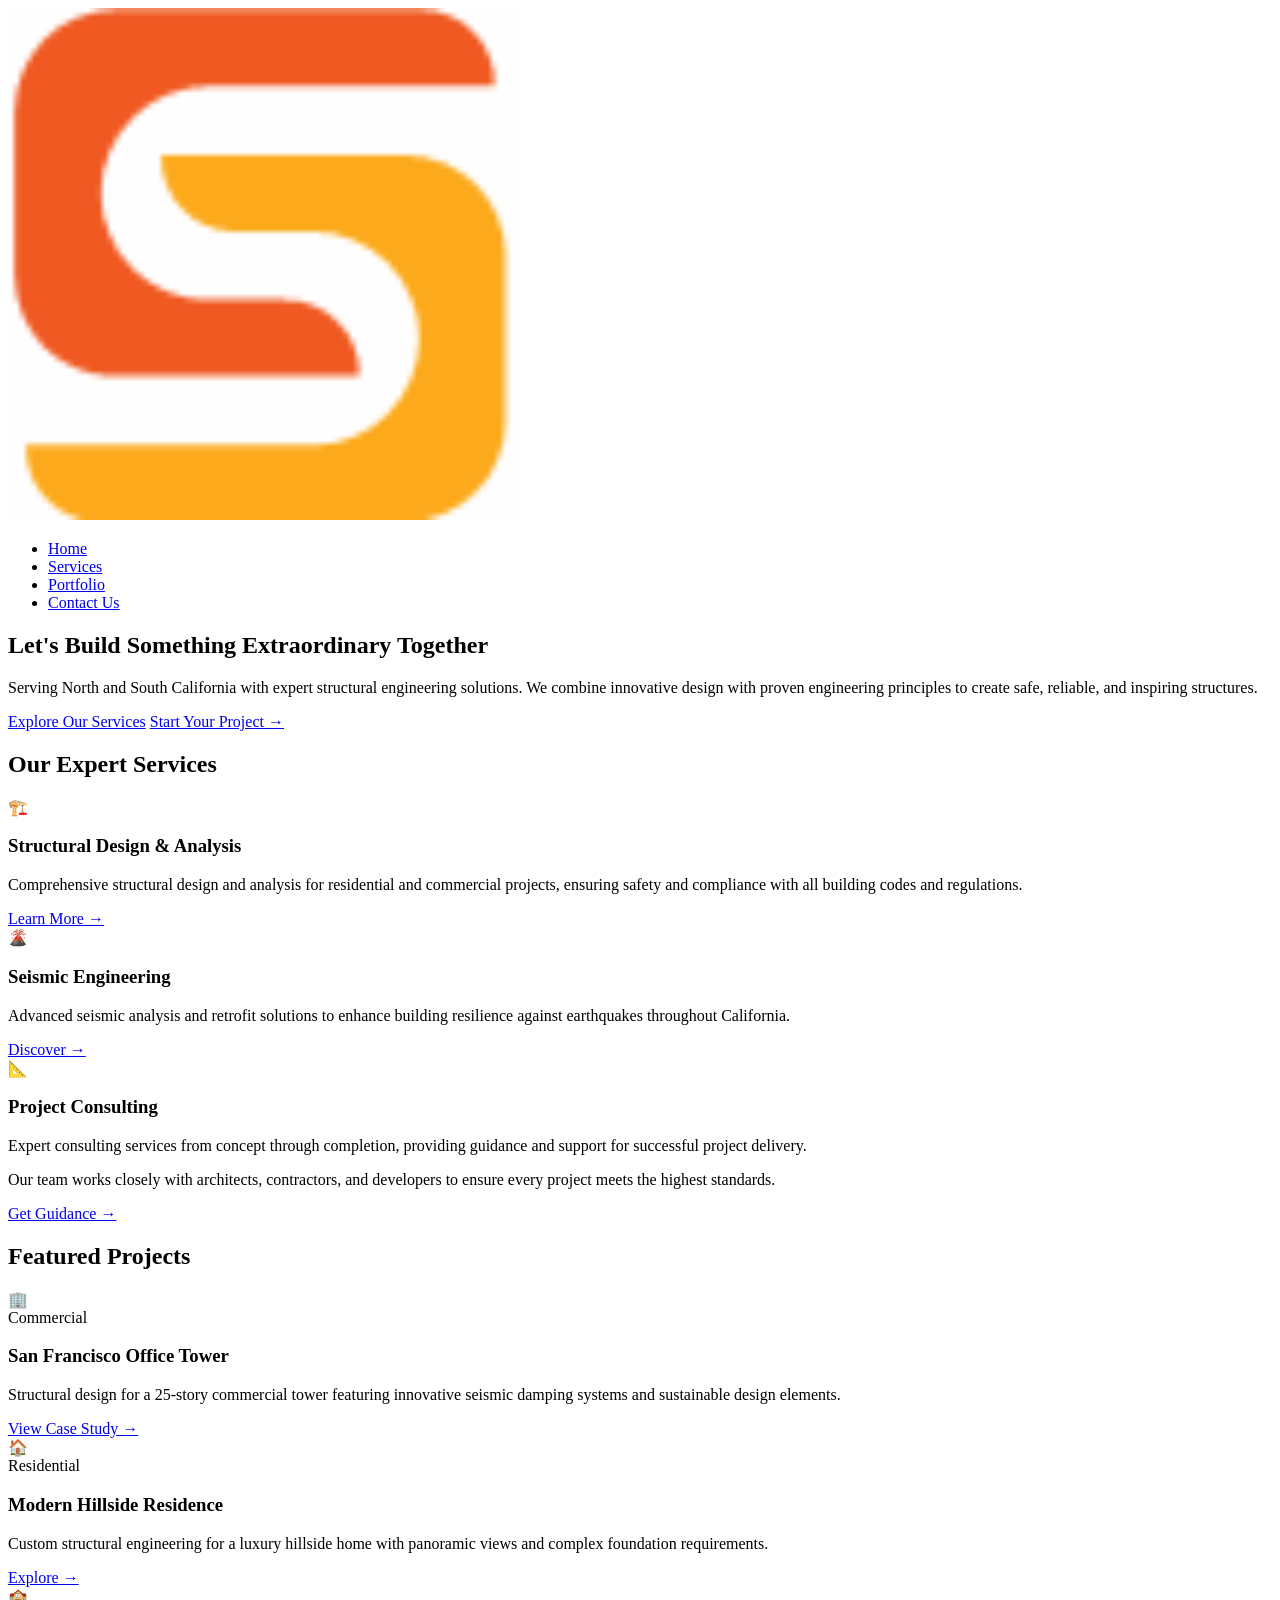
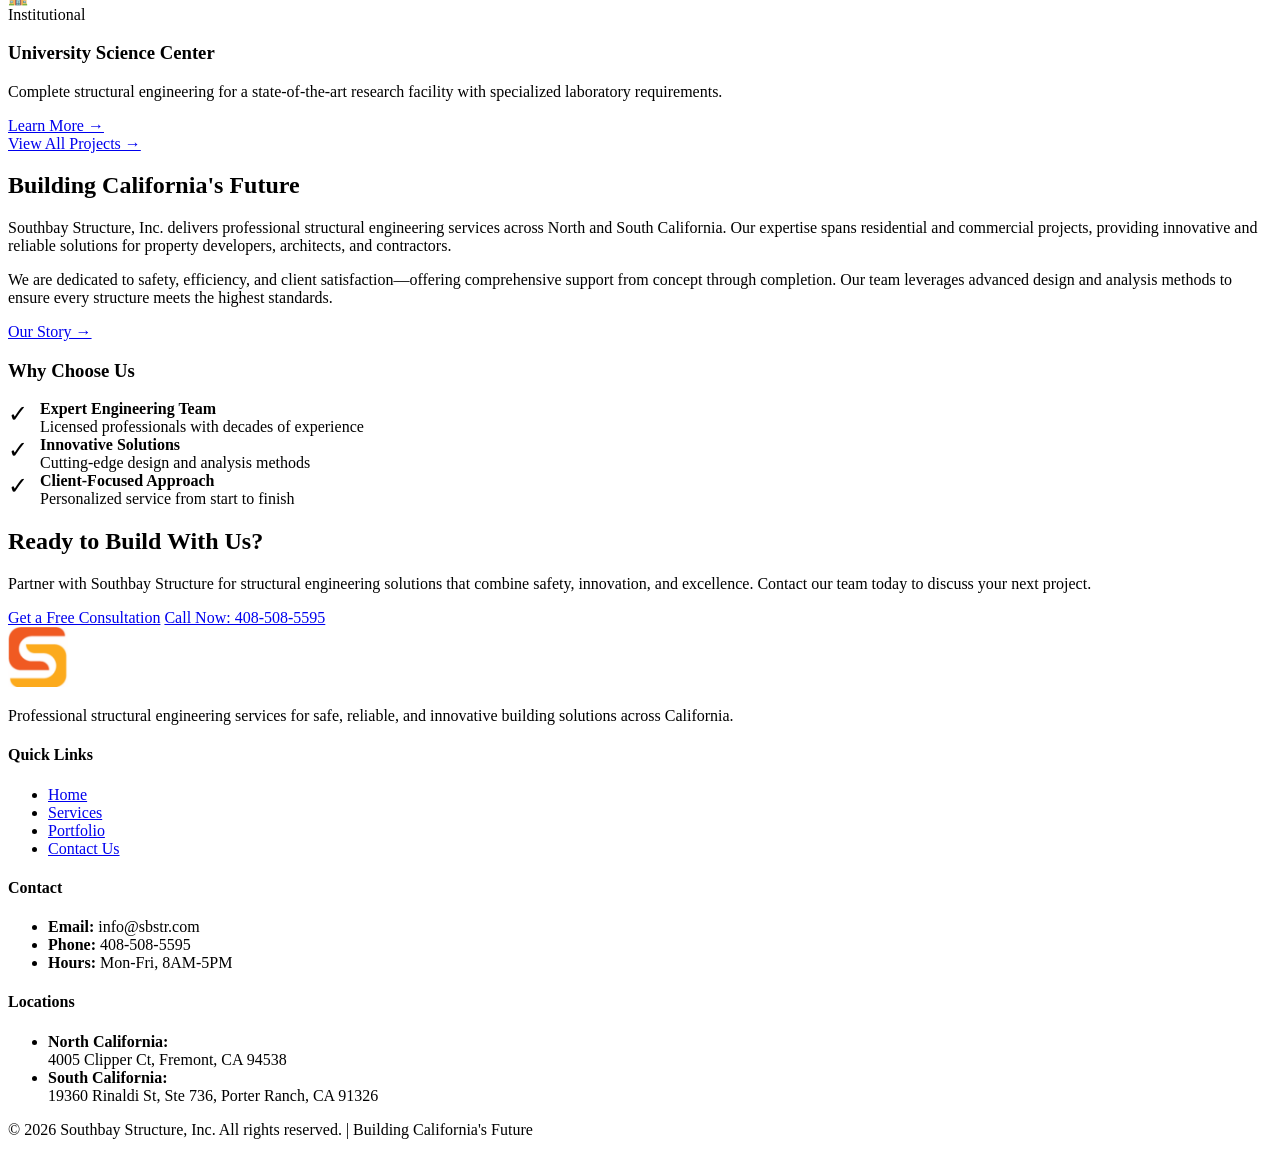
==== docs/index.html @ 17f039d5 "Rename site to docs for GitHub Pages compatibility" ====
<!DOCTYPE html>
<html lang="en">
<head>
    <meta charset="UTF-8">
    <meta name="viewport" content="width=device-width, initial-scale=1.0">
    <title>Southbay Structure | Expert Structural Engineering Solutions</title>
    <meta name="description" content="Professional structural engineering services for safe, reliable, and innovative building solutions. Serving North and South California.">
    
    <!-- Google Fonts -->
    <link rel="preconnect" href="https://fonts.googleapis.com">
    <link rel="preconnect" href="https://fonts.gstatic.com" crossorigin>
    <link href="https://fonts.googleapis.com/css2?family=Inter:wght@400;500;600;700;800&display=swap" rel="stylesheet">
    
    <!-- Modern Stylesheet -->
    <link rel="stylesheet" href="css/style-modern.css">
    
    <!-- Favicon -->
    <link rel="icon" type="image/png" href="assets/logo.png">
    
    <!-- Modern Meta Tags -->
    <meta property="og:title" content="Southbay Structure | Expert Structural Engineering Solutions">
    <meta property="og:description" content="Professional structural engineering services for safe, reliable, and innovative building solutions.">
    <meta property="og:image" content="assets/logo.png">
    <meta name="twitter:card" content="summary_large_image">
</head>
<body>
    <!-- Modern Navigation -->
    <nav class="navbar">
        <div class="container">
            <a href="index.html" class="logo-link">
                <img src="assets/logo.png" alt="Southbay Structure Logo" class="logo">
            </a>
            
            <ul class="nav-menu">
                <li class="nav-item"><a href="index.html" class="active">Home</a></li>
                <li class="nav-item"><a href="services.html">Services</a></li>
                <li class="nav-item"><a href="portfolio.html">Portfolio</a></li>
                <li class="nav-item"><a href="contact.html">Contact Us</a></li>
            </ul>
            
            <div class="hamburger">
                <span></span>
                <span></span>
                <span></span>
            </div>
        </div>
    </nav>

    <!-- Modern Hero Section with Depth -->
    <section class="hero">
        <div class="container">
            <h1>Let's Build Something <span class="text-gradient">Extraordinary</span> Together</h1>
            <p class="mb-5">Serving North and South California with expert structural engineering solutions. We combine innovative design with proven engineering principles to create safe, reliable, and inspiring structures.</p>
            <div class="hero-buttons">
                <a href="services.html" class="btn btn-primary">Explore Our Services</a>
                <a href="contact.html" class="btn btn-secondary">Start Your Project →</a>
            </div>
        </div>
    </section>

    <!-- Angled Services Section -->
    <section class="angled-section">
        <div class="container">
            <h2 class="text-center mb-6">Our <span class="text-gradient">Expert</span> Services</h2>
            
            <div class="grid-modern">
                <!-- Large Featured Service -->
                <div class="card service-card card-large">
                    <div class="card-icon">🏗️</div>
                    <h3>Structural Design & Analysis</h3>
                    <p>Comprehensive structural design and analysis for residential and commercial projects, ensuring safety and compliance with all building codes and regulations.</p>
                    <a href="services.html#design" class="btn btn-secondary mt-4">Learn More →</a>
                </div>
                
                <!-- Regular Service -->
                <div class="card service-card">
                    <div class="card-icon">🌋</div>
                    <h3>Seismic Engineering</h3>
                    <p>Advanced seismic analysis and retrofit solutions to enhance building resilience against earthquakes throughout California.</p>
                    <a href="services.html#seismic" class="btn btn-secondary mt-4">Discover →</a>
                </div>
                
                <!-- Tall Service -->
                <div class="card service-card card-tall">
                    <div class="card-icon">📐</div>
                    <h3>Project Consulting</h3>
                    <p>Expert consulting services from concept through completion, providing guidance and support for successful project delivery.</p>
                    <p>Our team works closely with architects, contractors, and developers to ensure every project meets the highest standards.</p>
                    <a href="services.html#consulting" class="btn btn-secondary mt-4">Get Guidance →</a>
                </div>
            </div>
        </div>
    </section>

    <!-- Modern Portfolio Preview -->
    <section class="section" style="background: var(--gradient-dark);">
        <div class="container">
            <h2 class="text-center mb-6">Featured <span class="text-gradient">Projects</span></h2>
            
            <div class="grid-modern">
                <!-- Wide Project -->
                <div class="card project-card card-wide">
                    <div class="project-image">
                        <div class="project-image-content">🏢</div>
                    </div>
                    <div class="project-category">Commercial</div>
                    <h3>San Francisco Office Tower</h3>
                    <p>Structural design for a 25-story commercial tower featuring innovative seismic damping systems and sustainable design elements.</p>
                    <a href="portfolio.html#commercial" class="btn btn-secondary mt-4">View Case Study →</a>
                </div>
                
                <!-- Regular Project -->
                <div class="card project-card">
                    <div class="project-image">
                        <div class="project-image-content">🏠</div>
                    </div>
                    <div class="project-category">Residential</div>
                    <h3>Modern Hillside Residence</h3>
                    <p>Custom structural engineering for a luxury hillside home with panoramic views and complex foundation requirements.</p>
                    <a href="portfolio.html#residential" class="btn btn-secondary mt-4">Explore →</a>
                </div>
                
                <!-- Regular Project -->
                <div class="card project-card">
                    <div class="project-image">
                        <div class="project-image-content">🏫</div>
                    </div>
                    <div class="project-category">Institutional</div>
                    <h3>University Science Center</h3>
                    <p>Complete structural engineering for a state-of-the-art research facility with specialized laboratory requirements.</p>
                    <a href="portfolio.html#institutional" class="btn btn-secondary mt-4">Learn More →</a>
                </div>
            </div>
            
            <div class="text-center mt-6">
                <a href="portfolio.html" class="btn btn-primary">View All Projects →</a>
            </div>
        </div>
    </section>

    <!-- Modern About Section -->
    <section class="angled-section" style="transform: rotate(180deg); margin-top: -1px;">
        <div class="container" style="transform: rotate(180deg);">
            <div class="grid-modern">
                <div class="card card-tall">
                    <h2>Building California's <span class="text-gradient">Future</span></h2>
                    <p>Southbay Structure, Inc. delivers professional structural engineering services across North and South California. Our expertise spans residential and commercial projects, providing innovative and reliable solutions for property developers, architects, and contractors.</p>
                    <p>We are dedicated to safety, efficiency, and client satisfaction—offering comprehensive support from concept through completion. Our team leverages advanced design and analysis methods to ensure every structure meets the highest standards.</p>
                    <a href="about.html" class="btn btn-primary mt-4">Our Story →</a>
                </div>
                
                <div class="card">
                    <h3>Why Choose Us</h3>
                    <ul style="list-style: none; padding-left: 0;">
                        <li style="margin-bottom: var(--space-md); padding-left: 2rem; position: relative;">
                            <span style="position: absolute; left: 0; color: var(--color-accent); font-size: 1.5rem;">✓</span>
                            <strong>Expert Engineering Team</strong><br>
                            Licensed professionals with decades of experience
                        </li>
                        <li style="margin-bottom: var(--space-md); padding-left: 2rem; position: relative;">
                            <span style="position: absolute; left: 0; color: var(--color-accent); font-size: 1.5rem;">✓</span>
                            <strong>Innovative Solutions</strong><br>
                            Cutting-edge design and analysis methods
                        </li>
                        <li style="margin-bottom: var(--space-md); padding-left: 2rem; position: relative;">
                            <span style="position: absolute; left: 0; color: var(--color-accent); font-size: 1.5rem;">✓</span>
                            <strong>Client-Focused Approach</strong><br>
                            Personalized service from start to finish
                        </li>
                    </ul>
                </div>
            </div>
        </div>
    </section>

    <!-- Modern CTA Section -->
    <section class="cta-section">
        <div class="container">
            <h2>Ready to <span class="text-gradient">Build</span> With Us?</h2>
            <p>Partner with Southbay Structure for structural engineering solutions that combine safety, innovation, and excellence. Contact our team today to discuss your next project.</p>
            <div class="hero-buttons" style="justify-content: center;">
                <a href="contact.html" class="btn btn-primary">Get a Free Consultation</a>
                <a href="tel:408-508-5595" class="btn btn-secondary">Call Now: 408-508-5595</a>
            </div>
        </div>
    </section>

    <!-- Modern Footer -->
    <footer class="footer">
        <div class="container">
            <div class="footer-grid">
                <div class="footer-column">
                    <img src="assets/logo.png" alt="Southbay Structure Logo" style="height: 60px; margin-bottom: var(--space-lg);">
                    <p style="color: var(--color-text-secondary);">Professional structural engineering services for safe, reliable, and innovative building solutions across California.</p>
                </div>
                
                <div class="footer-column">
                    <h4>Quick Links</h4>
                    <ul class="footer-links">
                        <li><a href="index.html">Home</a></li>
                        <li><a href="services.html">Services</a></li>
                        <li><a href="portfolio.html">Portfolio</a></li>
                        <li><a href="contact.html">Contact Us</a></li>
                    </ul>
                </div>
                
                <div class="footer-column">
                    <h4>Contact</h4>
                    <ul class="footer-links">
                        <li><strong>Email:</strong> info@sbstr.com</li>
                        <li><strong>Phone:</strong> 408-508-5595</li>
                        <li><strong>Hours:</strong> Mon-Fri, 8AM-5PM</li>
                    </ul>
                </div>
                
                <div class="footer-column">
                    <h4>Locations</h4>
                    <ul class="footer-links">
                        <li><strong>North California:</strong><br>4005 Clipper Ct, Fremont, CA 94538</li>
                        <li><strong>South California:</strong><br>19360 Rinaldi St, Ste 736, Porter Ranch, CA 91326</li>
                    </ul>
                </div>
            </div>
            
            <div class="footer-bottom">
                <p>&copy; 2026 Southbay Structure, Inc. All rights reserved. | Building California's Future</p>
            </div>
        </div>
    </footer>

    <!-- Modern JavaScript -->
    <script>
        // Mobile menu toggle with animation
        const hamburger = document.querySelector('.hamburger');
        const navMenu = document.querySelector('.nav-menu');
        
        hamburger.addEventListener('click', () => {
            navMenu.style.display = navMenu.style.display === 'flex' ? 'none' : 'flex';
            
            // Animate hamburger to X
            const spans = hamburger.querySelectorAll('span');
            if (navMenu.style.display === 'flex') {
                spans[0].style.transform = 'rotate(45deg) translate(6px, 6px)';
                spans[1].style.opacity = '0';
                spans[2].style.transform = 'rotate(-45deg) translate(6px, -6px)';
            } else {
                spans[0].style.transform = 'none';
                spans[1].style.opacity = '1';
                spans[2].style.transform = 'none';
            }
        });

        // Update navigation active state
        document.addEventListener('DOMContentLoaded', () => {
            const currentPage = window.location.pathname.split('/').pop();
            const navLinks = document.querySelectorAll('.nav-item a');
            
            navLinks.forEach(link => {
                const linkPage = link.getAttribute('href');
                if (currentPage === linkPage || (currentPage === '' && linkPage === 'index.html')) {
                    link.classList.add('active');
                }
            });
            
            // Add subtle animations on scroll
            const observerOptions = {
                threshold: 0.1,
                rootMargin: '0px 0px -50px 0px'
            };
            
            const observer = new IntersectionObserver((entries) => {
                entries.forEach(entry => {
                    if (entry.isIntersecting) {
                        entry.target.style.opacity = '1';
                        entry.target.style.transform = 'translateY(0)';
                    }
                });
            }, observerOptions);
            
            // Observe cards for animation
            document.querySelectorAll('.card').forEach(card => {
                card.style.opacity = '0';
                card.style.transform = 'translateY(20px)';
                card.style.transition = 'opacity 0.5s ease, transform 0.5s ease';
                observer.observe(card);
            });
        });

        // Smooth scroll for anchor links
        document.querySelectorAll('a[href^="#"]').forEach(anchor => {
            anchor.addEventListener('click', function(e) {
                e.preventDefault();
                const targetId = this.getAttribute('href');
                if (targetId === '#') return;
                
                const targetElement = document.querySelector(targetId);
                if (targetElement) {
                    window.scrollTo({
                        top: targetElement.offsetTop - 80,
                        behavior: 'smooth'
                    });
                }
            });
        });
    </script>
</body>
</html>
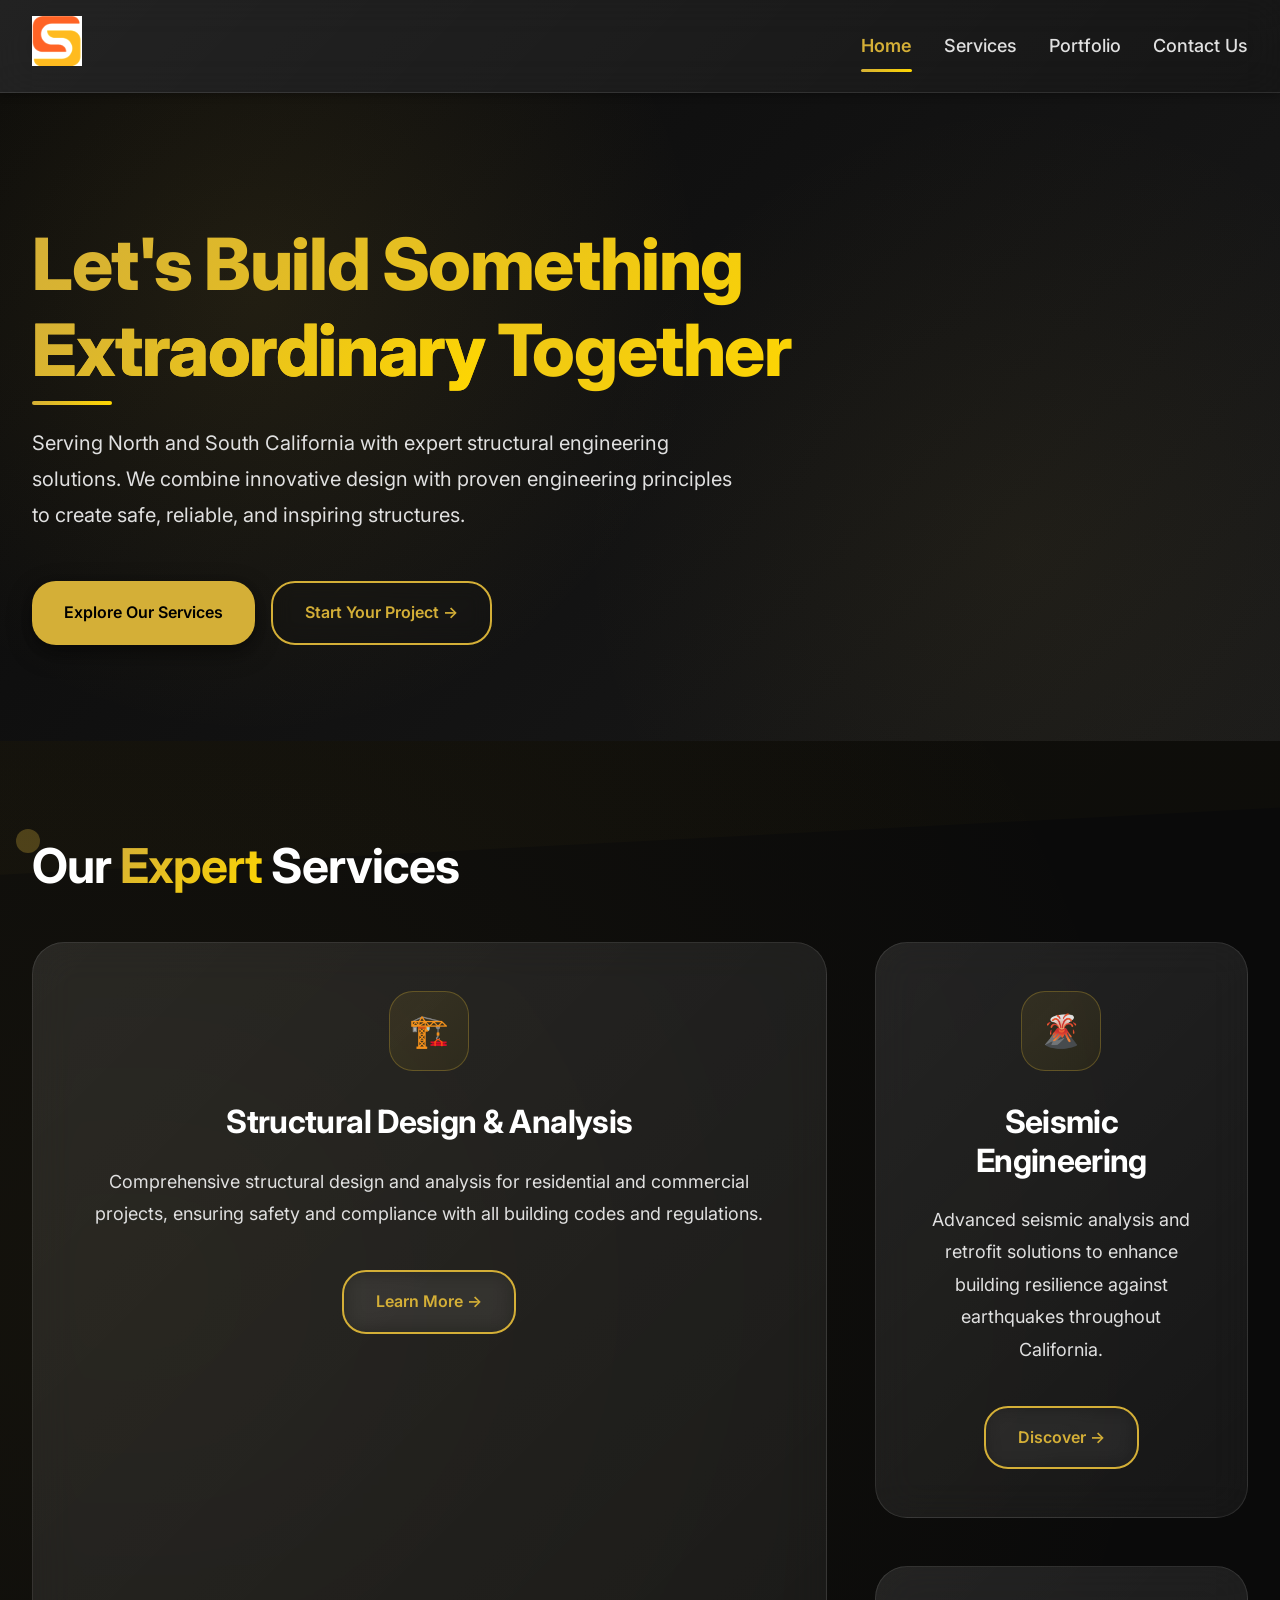
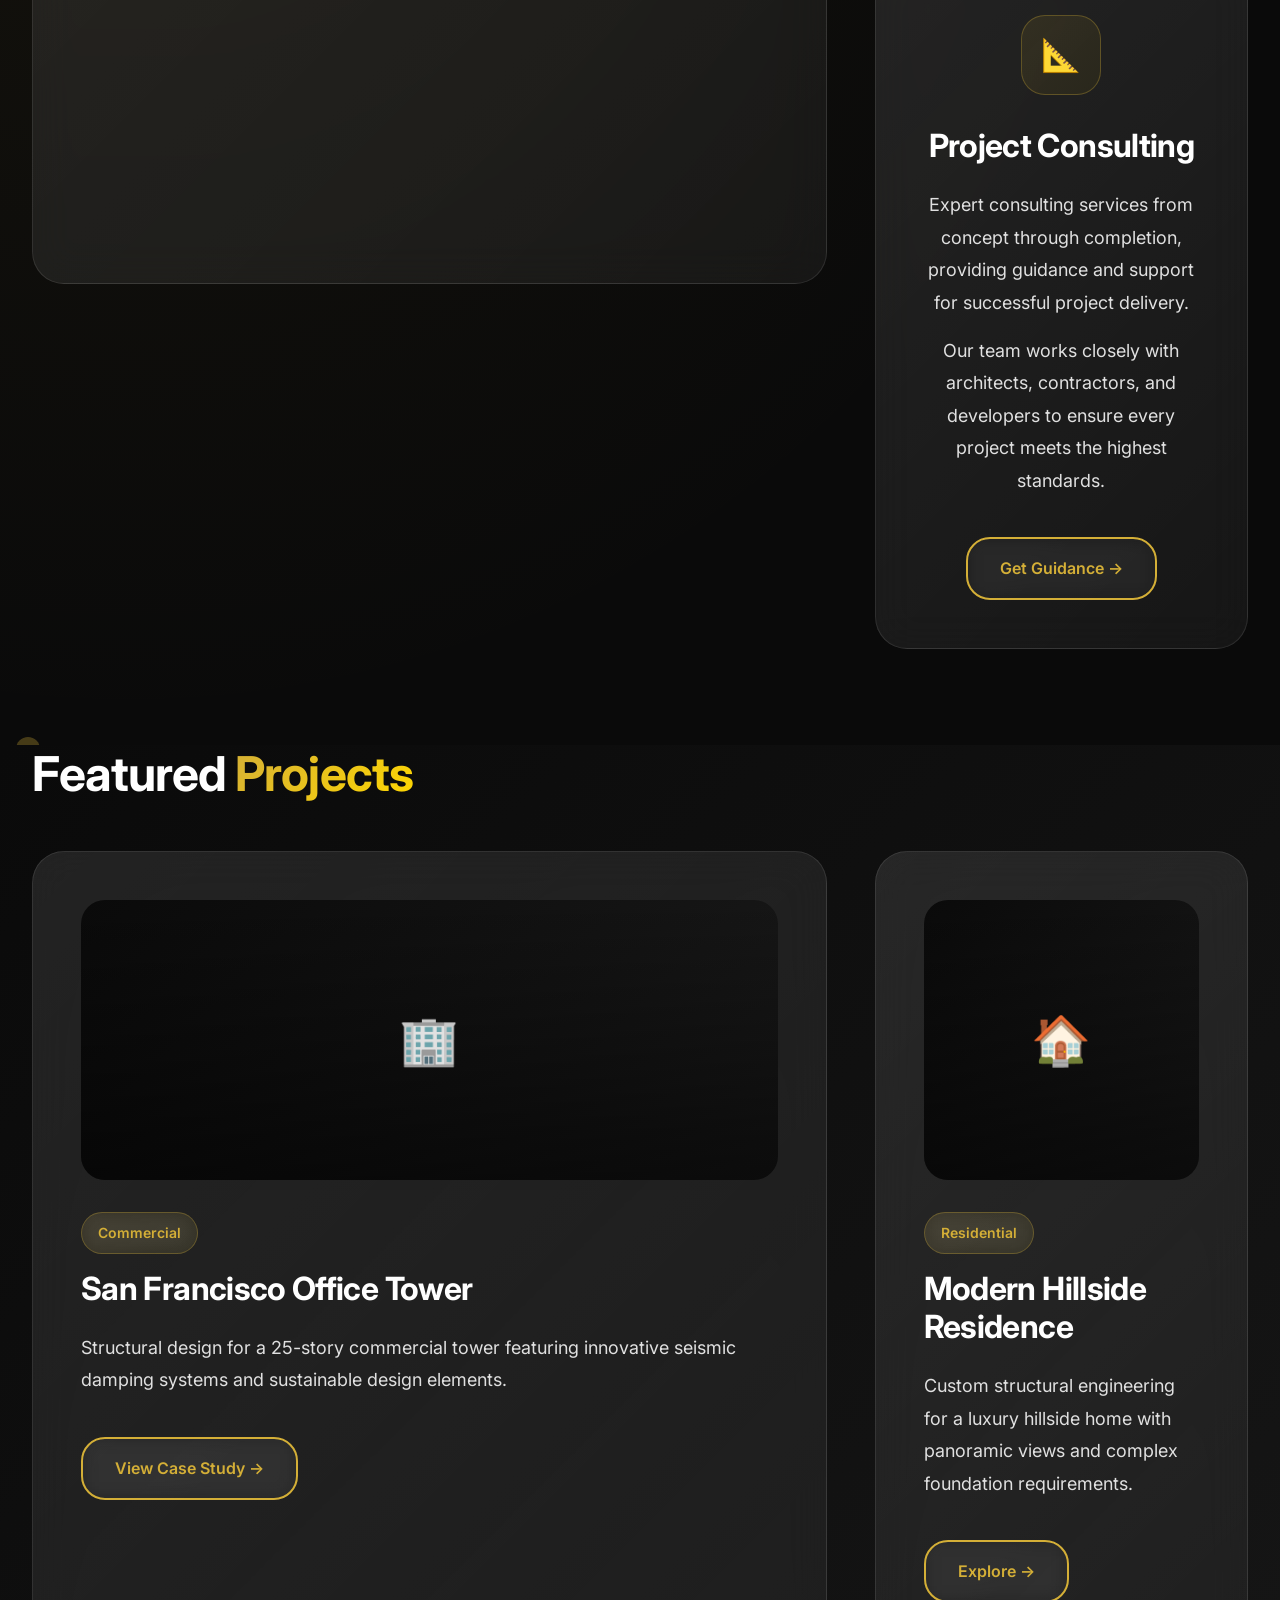
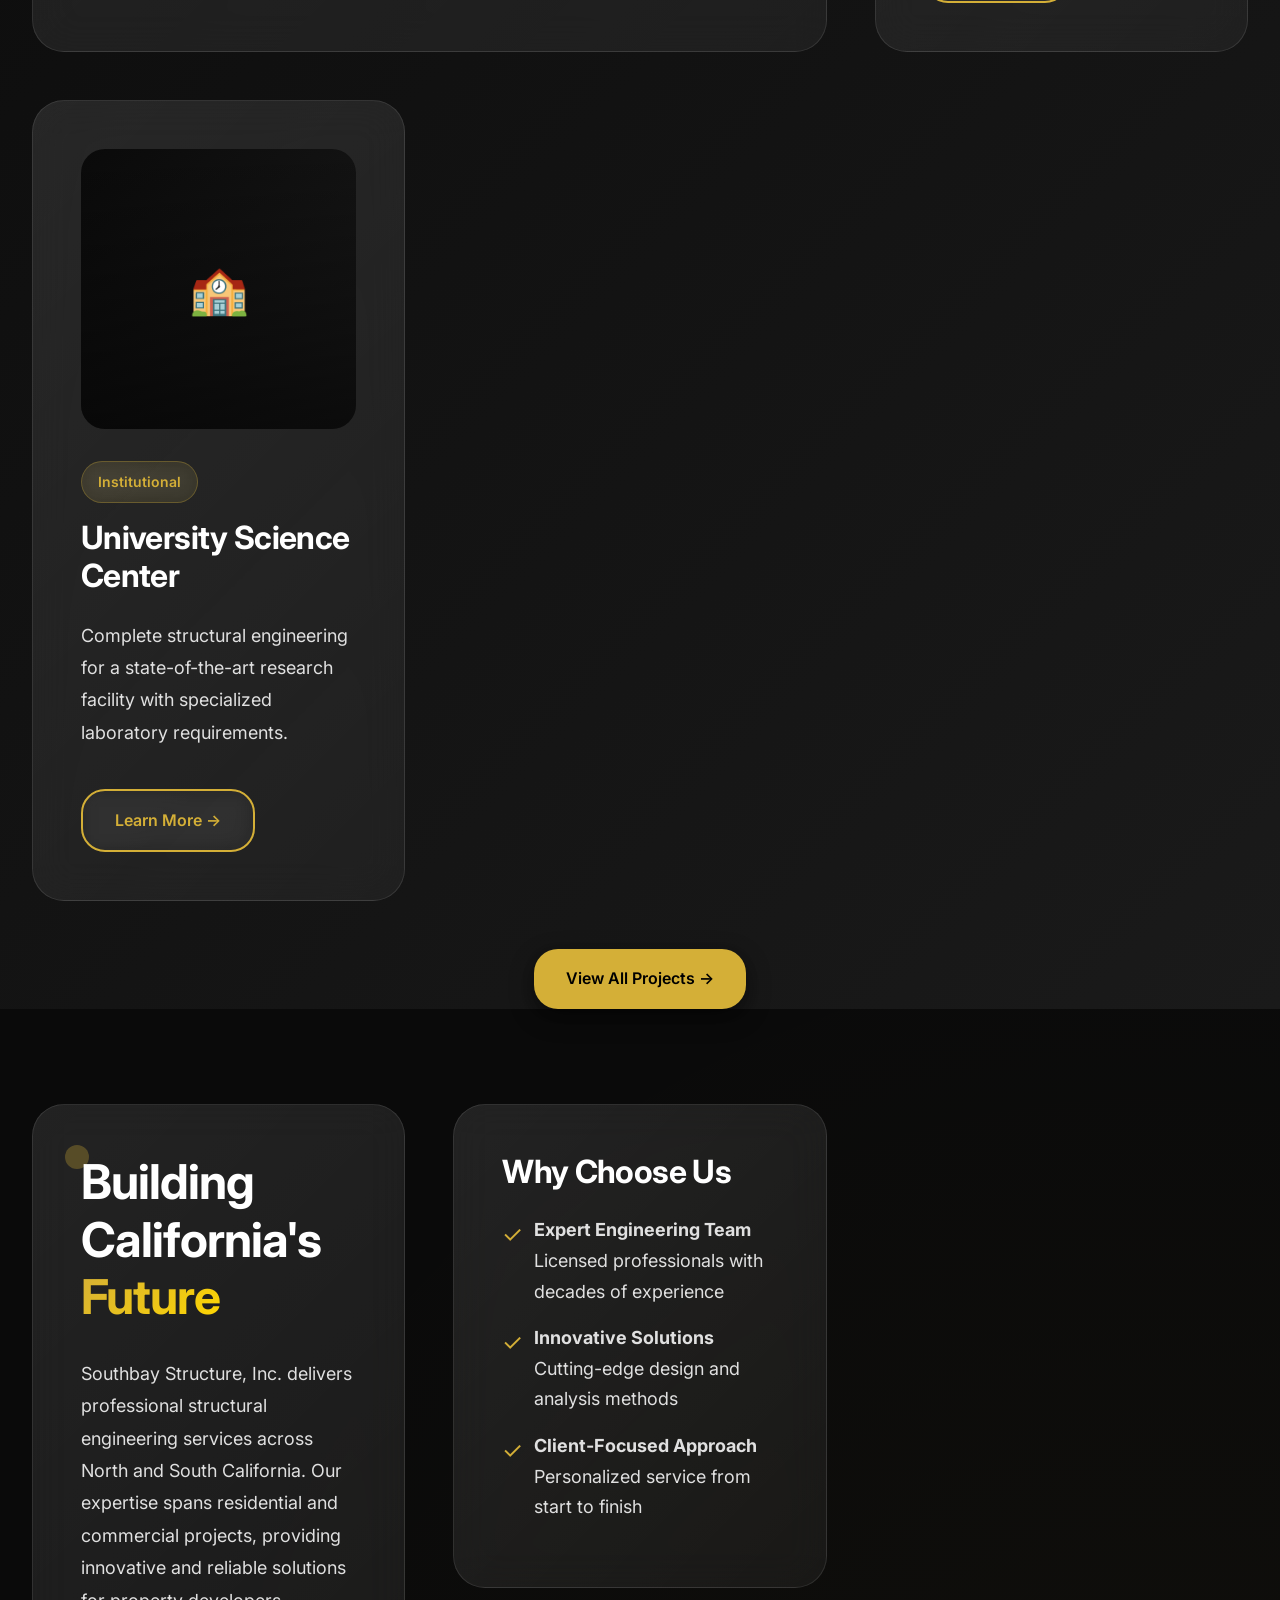
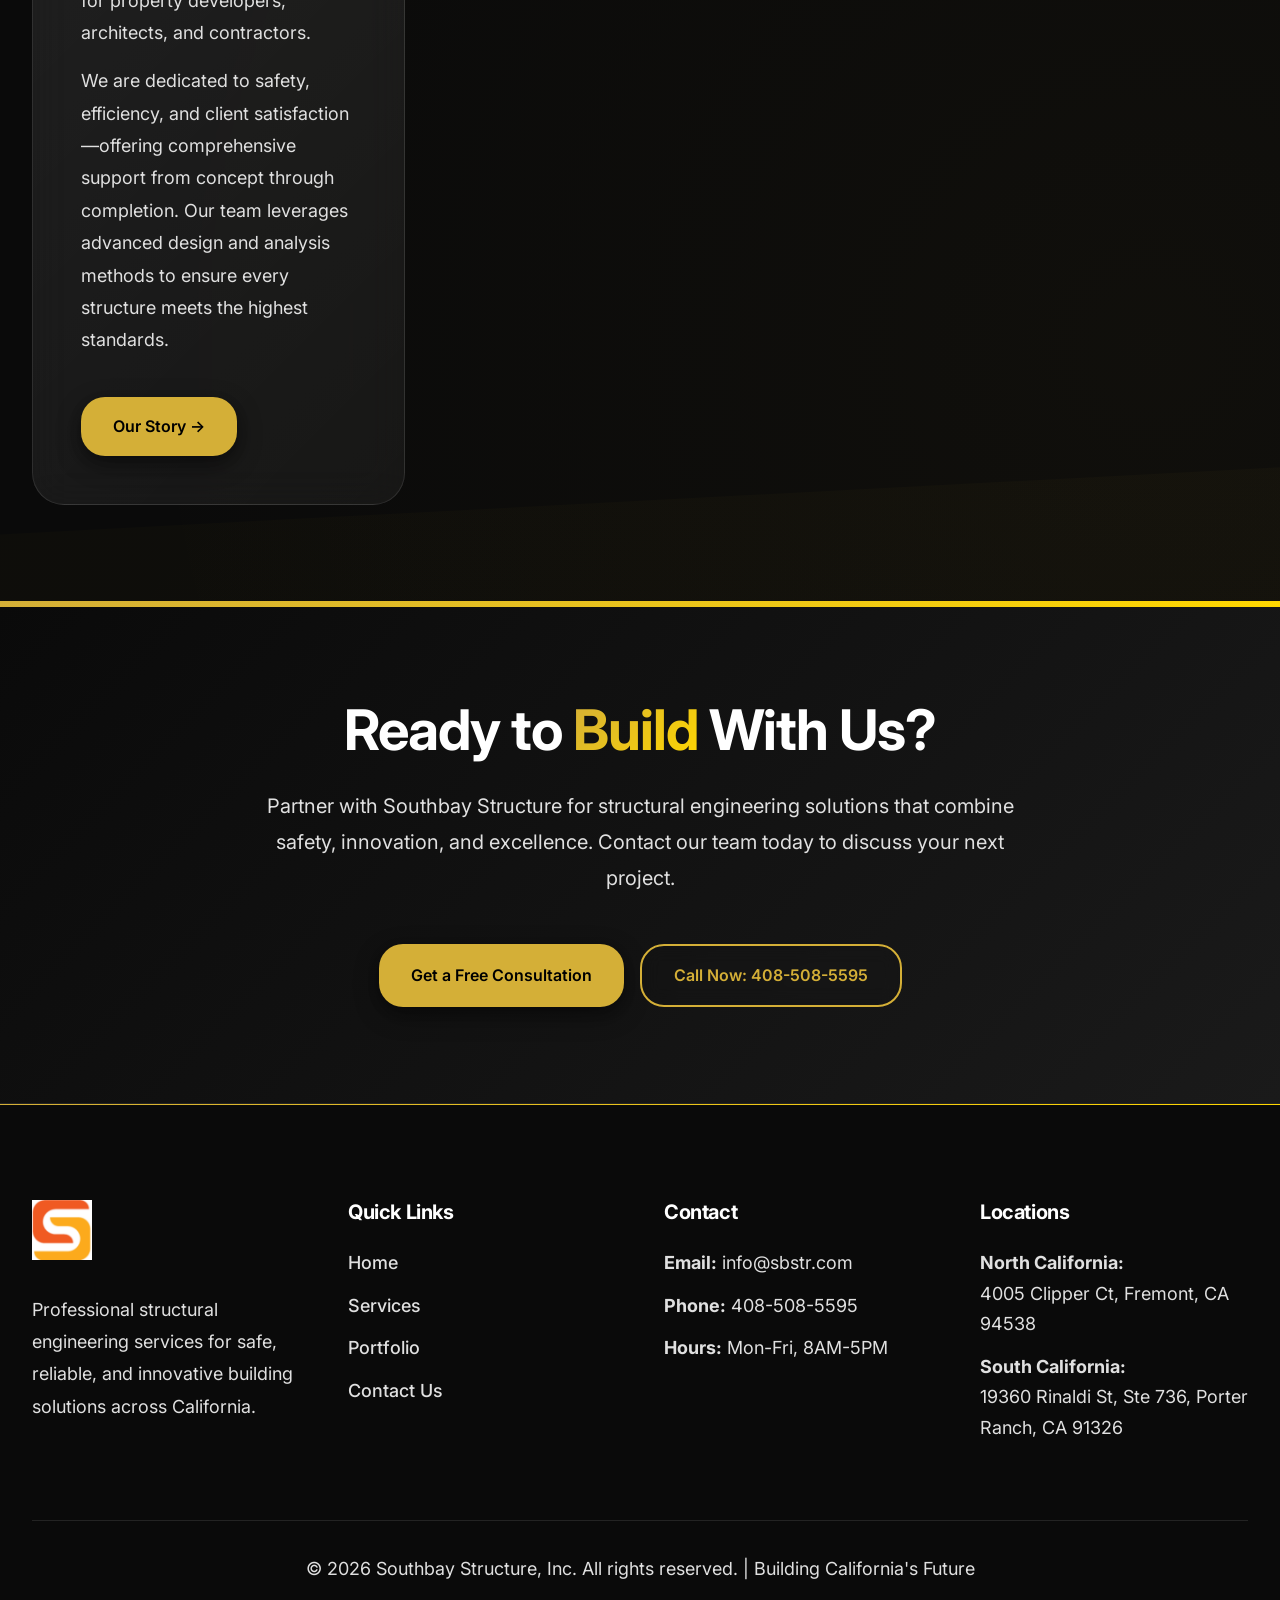
==== commit 4ed3a597: "Fix CSS link: change style-modern.css to style.css" ====
--- a/docs/index.html
+++ b/docs/index.html
@@ -12,7 +12,7 @@
     <link href="https://fonts.googleapis.com/css2?family=Inter:wght@400;500;600;700;800&display=swap" rel="stylesheet">
     
     <!-- Modern Stylesheet -->
-    <link rel="stylesheet" href="css/style-modern.css">
+    <link rel="stylesheet" href="css/style.css">
     
     <!-- Favicon -->
     <link rel="icon" type="image/png" href="assets/logo.png">
--- a/docs/css/style.css
+++ b/docs/css/style.css
@@ -0,0 +1,735 @@
+/* SBSTR.com - 现代设计系统 (打破"码格子"思维) */
+/* 深色主题 + 金色点缀 + 现代层次感设计 */
+
+/* CSS Reset with modern box-sizing */
+*,
+*::before,
+*::after {
+    margin: 0;
+    padding: 0;
+    box-sizing: border-box;
+}
+
+/* Root Variables - Modern Design System */
+:root {
+    /* 色彩系统 - 暗黑+金色豪华主题 */
+    --color-background: #0a0a0a;
+    --color-surface: #1a1a1a;
+    --color-surface-light: #2a2a2a;
+    --color-surface-lighter: #3a3a3a;
+    --color-text-primary: #ffffff;
+    --color-text-secondary: #e0e0e0;
+    --color-text-muted: #a0a0a0;
+    --color-accent: #d4af37;
+    --color-accent-light: #ffd700;
+    --color-accent-dark: #b8941f;
+    --color-border: rgba(255, 255, 255, 0.1);
+    --color-border-light: rgba(255, 255, 255, 0.2);
+    
+    /* 渐变系统 - 创造深度和质感 */
+    --gradient-primary: linear-gradient(135deg, #1a1a1a 0%, #2a2a2a 100%);
+    --gradient-dark: linear-gradient(135deg, #0a0a0a 0%, #1a1a1a 100%);
+    --gradient-accent: linear-gradient(135deg, #d4af37 0%, #ffd700 100%);
+    --gradient-accent-subtle: linear-gradient(135deg, rgba(212, 175, 55, 0.1) 0%, rgba(255, 215, 0, 0.05) 100%);
+    --gradient-glass: linear-gradient(135deg, rgba(255, 255, 255, 0.1) 0%, rgba(255, 255, 255, 0.05) 100%);
+    --gradient-overlay: linear-gradient(to bottom, transparent 0%, rgba(0, 0, 0, 0.8) 100%);
+    
+    /* 阴影系统 - 多层深度效果 */
+    --shadow-sm: 0 2px 8px rgba(0, 0, 0, 0.3);
+    --shadow-md: 0 8px 24px rgba(0, 0, 0, 0.4), 0 4px 12px rgba(0, 0, 0, 0.2);
+    --shadow-lg: 0 16px 48px rgba(0, 0, 0, 0.5), 0 8px 24px rgba(0, 0, 0, 0.3);
+    --shadow-xl: 0 24px 72px rgba(0, 0, 0, 0.6), 0 12px 36px rgba(0, 0, 0, 0.4);
+    --shadow-inner: inset 0 2px 4px rgba(0, 0, 0, 0.3);
+    
+    /* 动画系统 - 现代缓动函数 */
+    --transition-fast: 150ms cubic-bezier(0.4, 0, 0.2, 1);
+    --transition-normal: 300ms cubic-bezier(0.4, 0, 0.2, 1);
+    --transition-slow: 450ms cubic-bezier(0.4, 0, 0.2, 1);
+    --transition-bounce: 500ms cubic-bezier(0.68, -0.55, 0.265, 1.55);
+    
+    /* 形状系统 - 现代圆角和曲线 */
+    --radius-sm: 8px;
+    --radius-md: 16px;
+    --radius-lg: 24px;
+    --radius-xl: 32px;
+    --radius-2xl: 48px;
+    --radius-full: 9999px;
+    
+    /* 排版系统 - 现代字体比例 */
+    --font-heading: 'Inter', system-ui, -apple-system, sans-serif;
+    --font-body: 'Inter', 'Segoe UI', Roboto, sans-serif;
+    --font-mono: 'JetBrains Mono', 'SF Mono', monospace;
+    
+    /* 间距系统 - 现代比例 */
+    --space-3xs: 0.125rem;
+    --space-2xs: 0.25rem;
+    --space-xs: 0.5rem;
+    --space-sm: 0.75rem;
+    --space-md: 1rem;
+    --space-lg: 1.5rem;
+    --space-xl: 2rem;
+    --space-2xl: 3rem;
+    --space-3xl: 4rem;
+    --space-4xl: 6rem;
+    --space-5xl: 8rem;
+    
+    /* 容器宽度 */
+    --container-sm: 640px;
+    --container-md: 768px;
+    --container-lg: 1024px;
+    --container-xl: 1280px;
+    --container-2xl: 1536px;
+}
+
+/* Base Styles with Modern Touch */
+html {
+    scroll-behavior: smooth;
+    font-size: 16px;
+}
+
+body {
+    font-family: var(--font-body);
+    font-size: 1.125rem;
+    line-height: 1.7;
+    font-weight: 400;
+    color: var(--color-text-secondary);
+    background: var(--color-background);
+    background-image: 
+        radial-gradient(circle at 10% 20%, rgba(212, 175, 55, 0.05) 0%, transparent 20%),
+        radial-gradient(circle at 90% 80%, rgba(212, 175, 55, 0.03) 0%, transparent 20%);
+    min-height: 100vh;
+    overflow-x: hidden;
+}
+
+/* 现代标题样式 */
+h1, h2, h3, h4, h5, h6 {
+    font-family: var(--font-heading);
+    font-weight: 700;
+    line-height: 1.2;
+    color: var(--color-text-primary);
+    letter-spacing: -0.02em;
+}
+
+h1 {
+    font-size: 4rem;
+    font-weight: 800;
+    background: var(--gradient-accent);
+    -webkit-background-clip: text;
+    -webkit-text-fill-color: transparent;
+    background-clip: text;
+    margin-bottom: var(--space-lg);
+    position: relative;
+}
+
+h1::after {
+    content: '';
+    position: absolute;
+    bottom: -12px;
+    left: 0;
+    width: 80px;
+    height: 4px;
+    background: var(--gradient-accent);
+    border-radius: var(--radius-full);
+}
+
+h2 {
+    font-size: 3rem;
+    margin-bottom: var(--space-xl);
+    position: relative;
+    display: inline-block;
+}
+
+h2::before {
+    content: '';
+    position: absolute;
+    top: -8px;
+    left: -16px;
+    width: 24px;
+    height: 24px;
+    background: var(--color-accent);
+    border-radius: var(--radius-md);
+    opacity: 0.3;
+    z-index: -1;
+}
+
+h3 {
+    font-size: 2rem;
+    margin-bottom: var(--space-lg);
+}
+
+h4 {
+    font-size: 1.5rem;
+    margin-bottom: var(--space-md);
+}
+
+p {
+    margin-bottom: var(--space-md);
+    font-size: 1.125rem;
+    line-height: 1.8;
+    color: var(--color-text-secondary);
+}
+
+/* 现代链接样式 */
+a {
+    color: var(--color-accent);
+    text-decoration: none;
+    position: relative;
+    transition: all var(--transition-normal);
+    font-weight: 500;
+}
+
+a::after {
+    content: '';
+    position: absolute;
+    bottom: -2px;
+    left: 0;
+    width: 0;
+    height: 2px;
+    background: var(--color-accent-light);
+    transition: width var(--transition-normal);
+    border-radius: var(--radius-sm);
+}
+
+a:hover {
+    color: var(--color-accent-light);
+}
+
+a:hover::after {
+    width: 100%;
+}
+
+/* 现代容器 */
+.container {
+    width: 100%;
+    max-width: var(--container-xl);
+    margin: 0 auto;
+    padding: 0 var(--space-xl);
+    position: relative;
+}
+
+/* 现代按钮系统 */
+.btn {
+    display: inline-flex;
+    align-items: center;
+    justify-content: center;
+    gap: var(--space-sm);
+    padding: var(--space-md) var(--space-xl);
+    border-radius: var(--radius-lg);
+    font-family: var(--font-heading);
+    font-weight: 600;
+    font-size: 1rem;
+    text-align: center;
+    cursor: pointer;
+    transition: all var(--transition-normal);
+    border: none;
+    outline: none;
+    position: relative;
+    overflow: hidden;
+    text-decoration: none;
+    z-index: 1;
+}
+
+.btn::before {
+    content: '';
+    position: absolute;
+    top: 0;
+    left: 0;
+    right: 0;
+    bottom: 0;
+    background: var(--gradient-accent);
+    z-index: -1;
+    opacity: 0;
+    transition: opacity var(--transition-normal);
+}
+
+.btn:hover::before {
+    opacity: 1;
+}
+
+.btn-primary {
+    background: var(--color-accent);
+    color: #000;
+    box-shadow: var(--shadow-md);
+}
+
+.btn-primary:hover {
+    transform: translateY(-4px) scale(1.02);
+    box-shadow: var(--shadow-lg);
+    color: #000;
+}
+
+.btn-secondary {
+    background: transparent;
+    color: var(--color-accent);
+    border: 2px solid var(--color-accent);
+    backdrop-filter: blur(10px);
+}
+
+.btn-secondary:hover {
+    background: rgba(212, 175, 55, 0.1);
+    transform: translateY(-4px);
+    box-shadow: var(--shadow-md);
+    border-color: var(--color-accent-light);
+}
+
+/* 现代导航栏 */
+.navbar {
+    background: var(--gradient-glass);
+    backdrop-filter: blur(20px);
+    border-bottom: 1px solid var(--color-border);
+    position: sticky;
+    top: 0;
+    z-index: 1000;
+    padding: var(--space-md) 0;
+    box-shadow: var(--shadow-sm);
+}
+
+.navbar .container {
+    display: flex;
+    justify-content: space-between;
+    align-items: center;
+}
+
+.logo {
+    height: 50px;
+    width: auto;
+    filter: brightness(1.1);
+    transition: transform var(--transition-normal);
+}
+
+.logo:hover {
+    transform: scale(1.05);
+}
+
+.nav-menu {
+    display: flex;
+    list-style: none;
+    gap: var(--space-xl);
+}
+
+.nav-item {
+    position: relative;
+}
+
+.nav-item a {
+    color: var(--color-text-secondary);
+    font-weight: 500;
+    padding: var(--space-sm) 0;
+}
+
+.nav-item a:hover {
+    color: var(--color-accent);
+}
+
+.nav-item a.active {
+    color: var(--color-accent);
+    font-weight: 600;
+}
+
+.nav-item a.active::after {
+    content: '';
+    position: absolute;
+    bottom: -4px;
+    left: 0;
+    width: 100%;
+    height: 3px;
+    background: var(--gradient-accent);
+    border-radius: var(--radius-full);
+}
+
+.hamburger {
+    display: none;
+    flex-direction: column;
+    cursor: pointer;
+    gap: 6px;
+    padding: var(--space-sm);
+}
+
+.hamburger span {
+    width: 28px;
+    height: 3px;
+    background: var(--color-text-primary);
+    border-radius: var(--radius-full);
+    transition: all var(--transition-normal);
+}
+
+/* 现代英雄区域 */
+.hero {
+    padding: var(--space-5xl) 0 var(--space-4xl);
+    position: relative;
+    overflow: hidden;
+    background: var(--gradient-dark);
+}
+
+.hero::before {
+    content: '';
+    position: absolute;
+    top: 0;
+    left: 0;
+    right: 0;
+    bottom: 0;
+    background: 
+        radial-gradient(circle at 20% 30%, rgba(212, 175, 55, 0.1) 0%, transparent 40%),
+        radial-gradient(circle at 80% 70%, rgba(212, 175, 55, 0.05) 0%, transparent 40%);
+    pointer-events: none;
+}
+
+.hero h1 {
+    font-size: 4.5rem;
+    margin-bottom: var(--space-xl);
+    max-width: 800px;
+}
+
+.hero p {
+    font-size: 1.25rem;
+    max-width: 700px;
+    margin-bottom: var(--space-2xl);
+    color: var(--color-text-secondary);
+}
+
+.hero-buttons {
+    display: flex;
+    gap: var(--space-md);
+    flex-wrap: wrap;
+}
+
+/* 现代卡片系统 */
+.card {
+    background: var(--gradient-glass);
+    backdrop-filter: blur(20px);
+    border: 1px solid var(--color-border);
+    border-radius: var(--radius-xl);
+    padding: var(--space-2xl);
+    transition: all var(--transition-normal);
+    position: relative;
+    overflow: hidden;
+}
+
+.card::before {
+    content: '';
+    position: absolute;
+    top: 0;
+    left: 0;
+    right: 0;
+    height: 4px;
+    background: var(--gradient-accent);
+    opacity: 0;
+    transition: opacity var(--transition-normal);
+}
+
+.card:hover {
+    transform: translateY(-12px) scale(1.02);
+    box-shadow: var(--shadow-xl);
+    border-color: var(--color-border-light);
+}
+
+.card:hover::before {
+    opacity: 1;
+}
+
+/* 非对称网格系统 */
+.grid-modern {
+    display: grid;
+    grid-template-columns: repeat(auto-fill, minmax(300px, 1fr));
+    gap: var(--space-2xl);
+    grid-auto-flow: dense;
+}
+
+.card-large {
+    grid-column: span 2;
+    grid-row: span 2;
+}
+
+.card-tall {
+    grid-row: span 2;
+}
+
+.card-wide {
+    grid-column: span 2;
+}
+
+/* 服务卡片 */
+.service-card {
+    text-align: center;
+}
+
+.card-icon {
+    width: 80px;
+    height: 80px;
+    margin: 0 auto var(--space-xl);
+    background: var(--gradient-accent-subtle);
+    border-radius: var(--radius-lg);
+    display: flex;
+    align-items: center;
+    justify-content: center;
+    font-size: 2rem;
+    color: var(--color-accent);
+    border: 1px solid rgba(212, 175, 55, 0.3);
+    transition: all var(--transition-normal);
+}
+
+.service-card:hover .card-icon {
+    transform: scale(1.1) rotate(5deg);
+    background: var(--gradient-accent);
+    color: #000;
+}
+
+/* 项目卡片 */
+.project-card {
+    position: relative;
+    overflow: hidden;
+}
+
+.project-image {
+    height: 280px;
+    background: var(--gradient-dark);
+    border-radius: var(--radius-lg);
+    margin-bottom: var(--space-xl);
+    overflow: hidden;
+    position: relative;
+}
+
+.project-image::after {
+    content: '';
+    position: absolute;
+    top: 0;
+    left: 0;
+    right: 0;
+    bottom: 0;
+    background: var(--gradient-overlay);
+    opacity: 0.7;
+    transition: opacity var(--transition-normal);
+}
+
+.project-card:hover .project-image::after {
+    opacity: 0.4;
+}
+
+.project-image-content {
+    position: absolute;
+    top: 50%;
+    left: 50%;
+    transform: translate(-50%, -50%);
+    font-size: 3rem;
+    color: var(--color-accent);
+    z-index: 1;
+}
+
+.project-category {
+    display: inline-block;
+    padding: var(--space-xs) var(--space-md);
+    background: var(--gradient-accent-subtle);
+    color: var(--color-accent);
+    border-radius: var(--radius-full);
+    font-size: 0.875rem;
+    font-weight: 600;
+    margin-bottom: var(--space-md);
+    border: 1px solid rgba(212, 175, 55, 0.3);
+    backdrop-filter: blur(10px);
+}
+
+/* 斜角设计元素 */
+.angled-section {
+    position: relative;
+    padding: var(--space-4xl) 0;
+    overflow: hidden;
+}
+
+.angled-section::before {
+    content: '';
+    position: absolute;
+    top: -100px;
+    left: -10%;
+    right: -10%;
+    height: 200px;
+    background: var(--gradient-accent-subtle);
+    transform: rotate(-3deg);
+    z-index: -1;
+    opacity: 0.3;
+}
+
+/* 现代CTA区域 */
+.cta-section {
+    background: var(--gradient-dark);
+    padding: var(--space-4xl) 0;
+    position: relative;
+    overflow: hidden;
+    text-align: center;
+}
+
+.cta-section::before {
+    content: '';
+    position: absolute;
+    top: 0;
+    left: 0;
+    right: 0;
+    height: 6px;
+    background: var(--gradient-accent);
+}
+
+.cta-section h2 {
+    font-size: 3.5rem;
+    margin-bottom: var(--space-lg);
+}
+
+.cta-section p {
+    font-size: 1.25rem;
+    max-width: 800px;
+    margin: 0 auto var(--space-2xl);
+    color: var(--color-text-secondary);
+}
+
+/* 现代页脚 */
+.footer {
+    background: #0a0a0a;
+    padding: var(--space-4xl) 0 var(--space-xl);
+    border-top: 1px solid var(--color-border);
+    position: relative;
+}
+
+.footer::before {
+    content: '';
+    position: absolute;
+    top: 0;
+    left: 0;
+    right: 0;
+    height: 1px;
+    background: var(--gradient-accent);
+}
+
+.footer-grid {
+    display: grid;
+    grid-template-columns: repeat(auto-fit, minmax(250px, 1fr));
+    gap: var(--space-2xl);
+    margin-bottom: var(--space-3xl);
+}
+
+.footer-column h4 {
+    font-size: 1.25rem;
+    margin-bottom: var(--space-lg);
+    color: var(--color-text-primary);
+}
+
+.footer-links {
+    list-style: none;
+}
+
+.footer-links li {
+    margin-bottom: var(--space-sm);
+}
+
+.footer-links a {
+    color: var(--color-text-secondary);
+    transition: all var(--transition-normal);
+}
+
+.footer-links a:hover {
+    color: var(--color-accent);
+    padding-left: var(--space-sm);
+}
+
+.footer-bottom {
+    text-align: center;
+    padding-top: var(--space-xl);
+    border-top: 1px solid var(--color-border);
+    color: var(--color-text-muted);
+    font-size: 0.875rem;
+}
+
+/* 现代工具类 */
+.text-center { text-align: center; }
+.text-gradient { background: var(--gradient-accent); -webkit-background-clip: text; -webkit-text-fill-color: transparent; }
+
+.mt-1 { margin-top: var(--space-xs); }
+.mt-2 { margin-top: var(--space-sm); }
+.mt-3 { margin-top: var(--space-md); }
+.mt-4 { margin-top: var(--space-lg); }
+.mt-5 { margin-top: var(--space-xl); }
+.mt-6 { margin-top: var(--space-2xl); }
+
+.mb-1 { margin-bottom: var(--space-xs); }
+.mb-2 { margin-bottom: var(--space-sm); }
+.mb-3 { margin-bottom: var(--space-md); }
+.mb-4 { margin-bottom: var(--space-lg); }
+.mb-5 { margin-bottom: var(--space-xl); }
+.mb-6 { margin-bottom: var(--space-2xl); }
+
+/* 响应式设计 */
+@media (max-width: 1024px) {
+    :root {
+        --space-xl: 1.5rem;
+        --space-2xl: 2.5rem;
+        --space-3xl: 3.5rem;
+        --space-4xl: 5rem;
+        --space-5xl: 6rem;
+    }
+    
+    h1 { font-size: 3.5rem; }
+    h2 { font-size: 2.5rem; }
+    h3 { font-size: 1.75rem; }
+    
+    .hero h1 { font-size: 3.5rem; }
+    
+    .grid-modern {
+        grid-template-columns: repeat(auto-fill, minmax(280px, 1fr));
+    }
+    
+    .card-large,
+    .card-wide {
+        grid-column: span 1;
+    }
+}
+
+@media (max-width: 768px) {
+    .container {
+        padding: 0 var(--space-lg);
+    }
+    
+    h1 { font-size: 2.5rem; }
+    h2 { font-size: 2rem; }
+    h3 { font-size: 1.5rem; }
+    
+    .hero h1 { font-size: 2.5rem; }
+    .hero p { font-size: 1.125rem; }
+    
+    .nav-menu {
+        display: none;
+    }
+    
+    .hamburger {
+        display: flex;
+    }
+    
+    .hero-buttons {
+        flex-direction: column;
+        align-items: stretch;
+    }
+    
+    .grid-modern {
+        grid-template-columns: 1fr;
+    }
+    
+    .cta-section h2 {
+        font-size: 2.5rem;
+    }
+}
+
+@media (max-width: 480px) {
+    :root {
+        --space-xl: 1rem;
+        --space-2xl: 1.5rem;
+        --space-3xl: 2rem;
+        --space-4xl: 3rem;
+        --space-5xl: 4rem;
+    }
+    
+    h1 { font-size: 2rem; }
+    h2 { font-size: 1.75rem; }
+    
+    .hero h1 { font-size: 2rem; }
+    .hero { padding: var(--space-3xl) 0; }
+    
+    .card {
+        padding: var(--space-xl);
+    }
+}
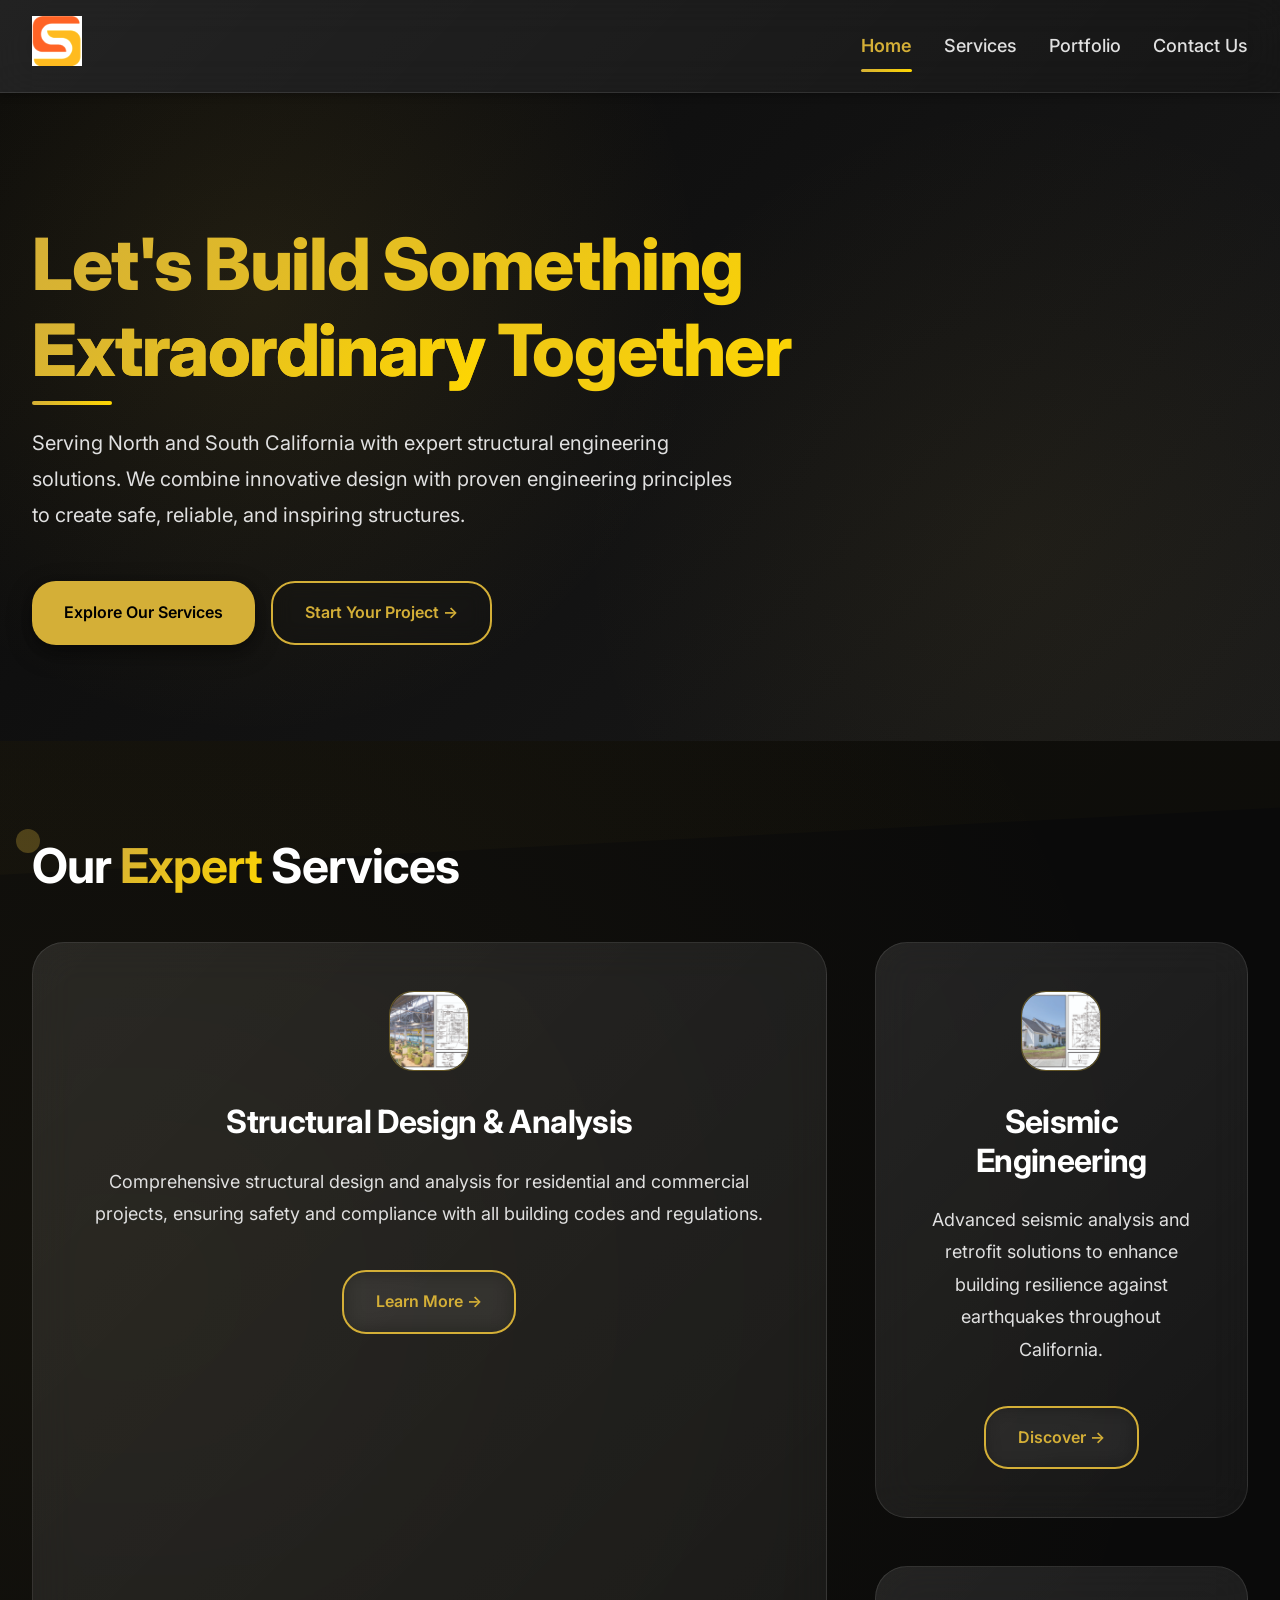
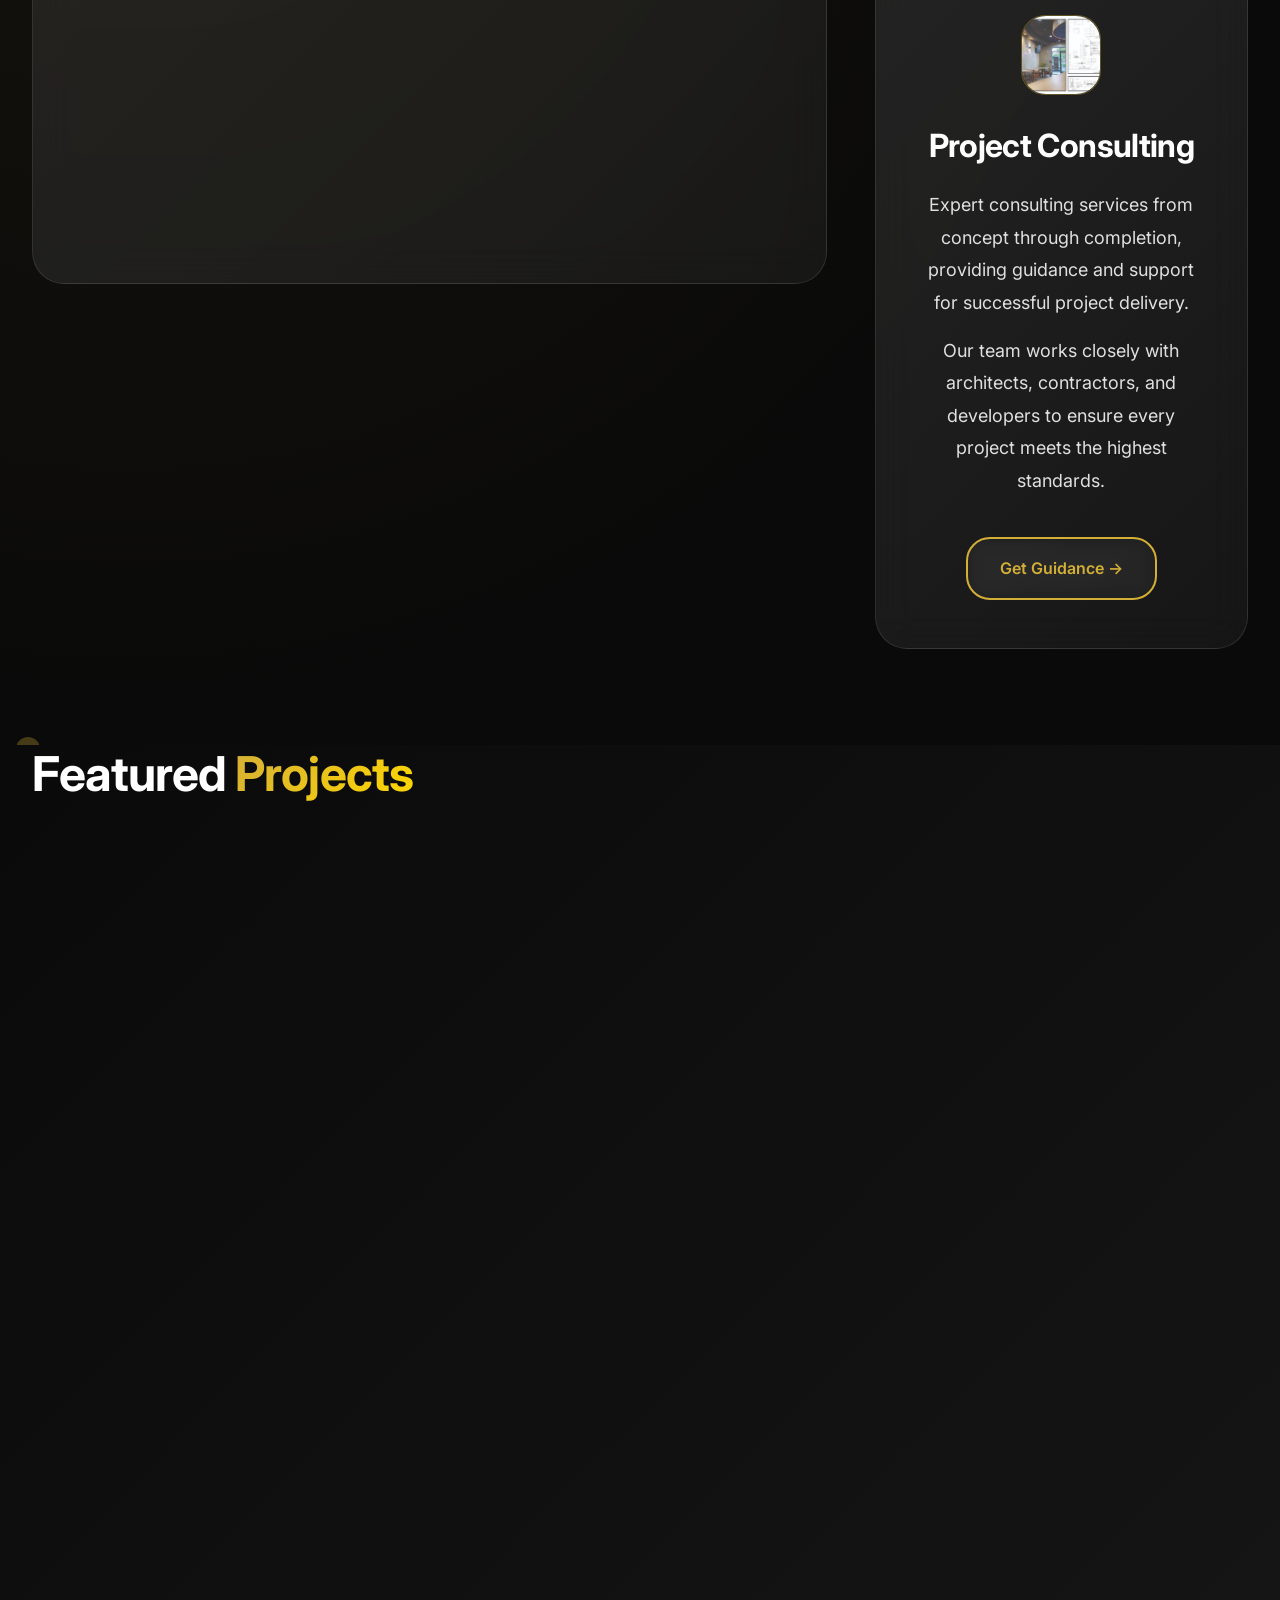
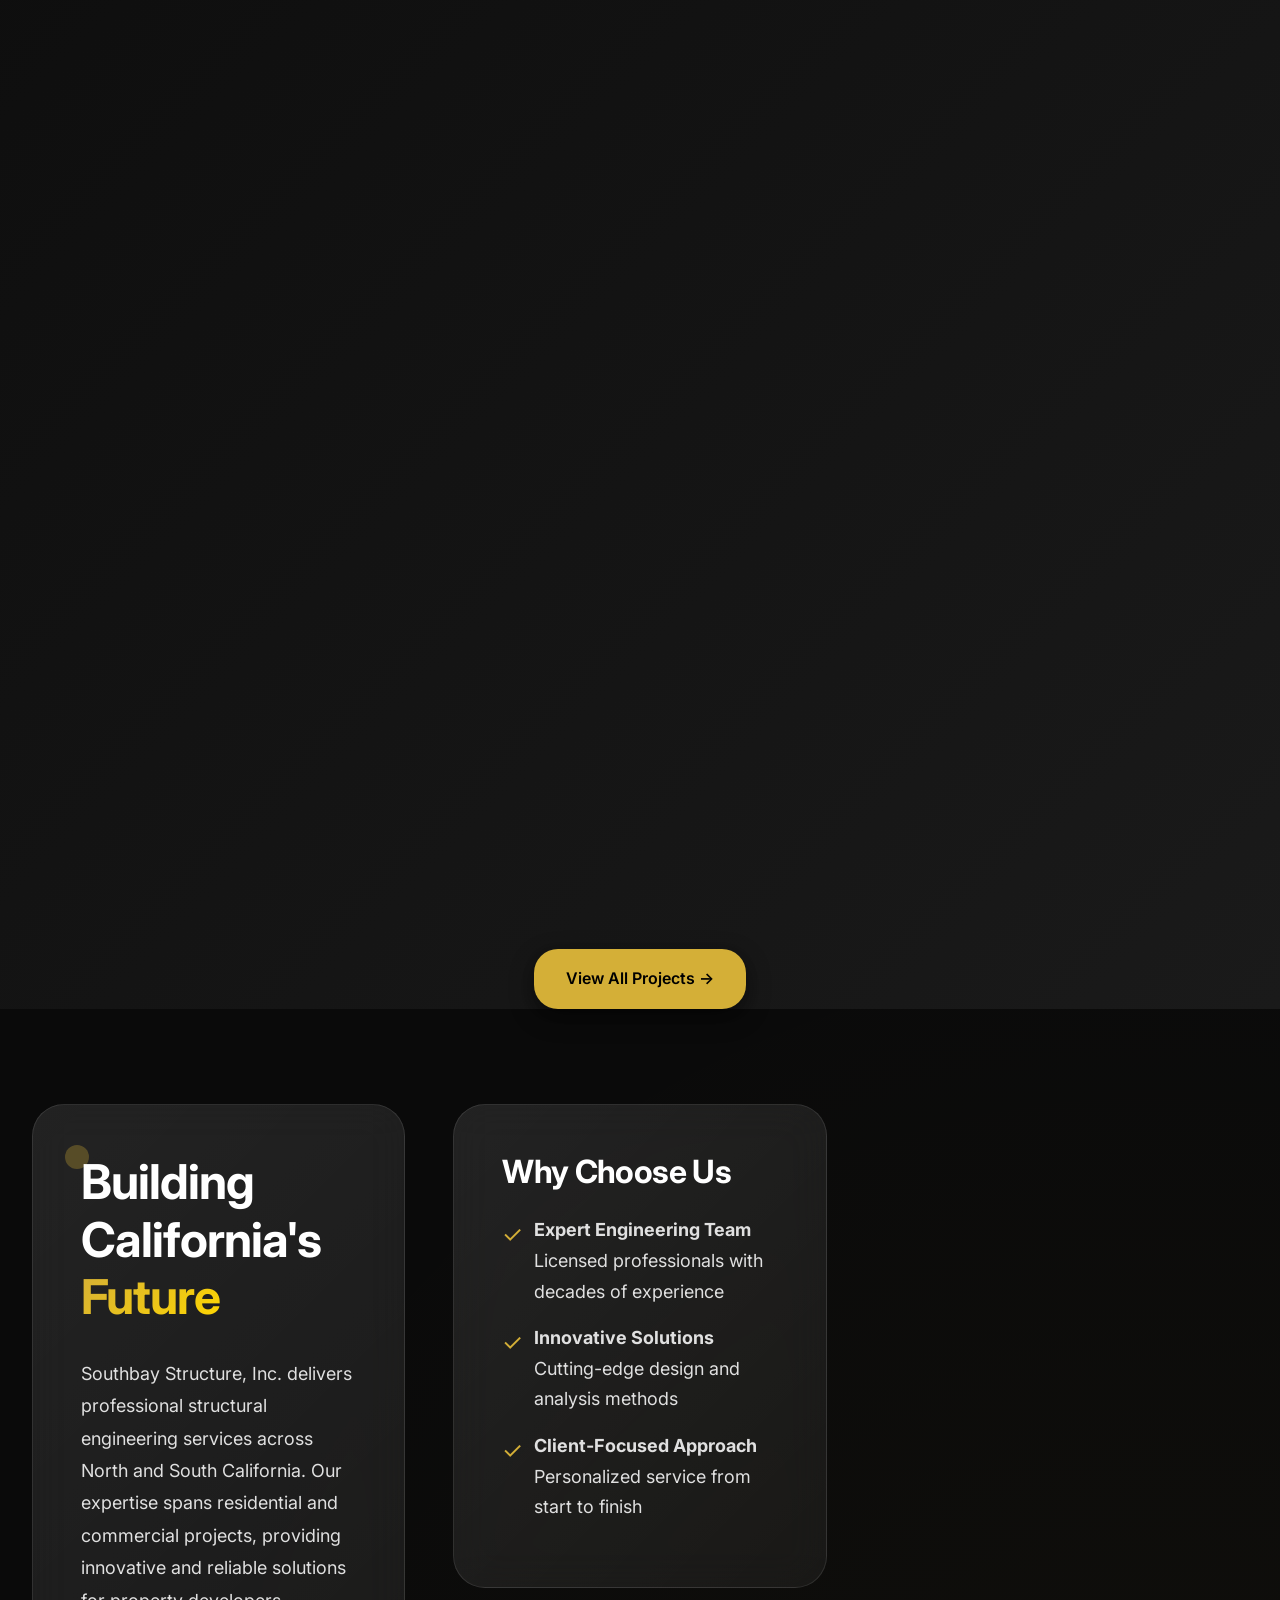
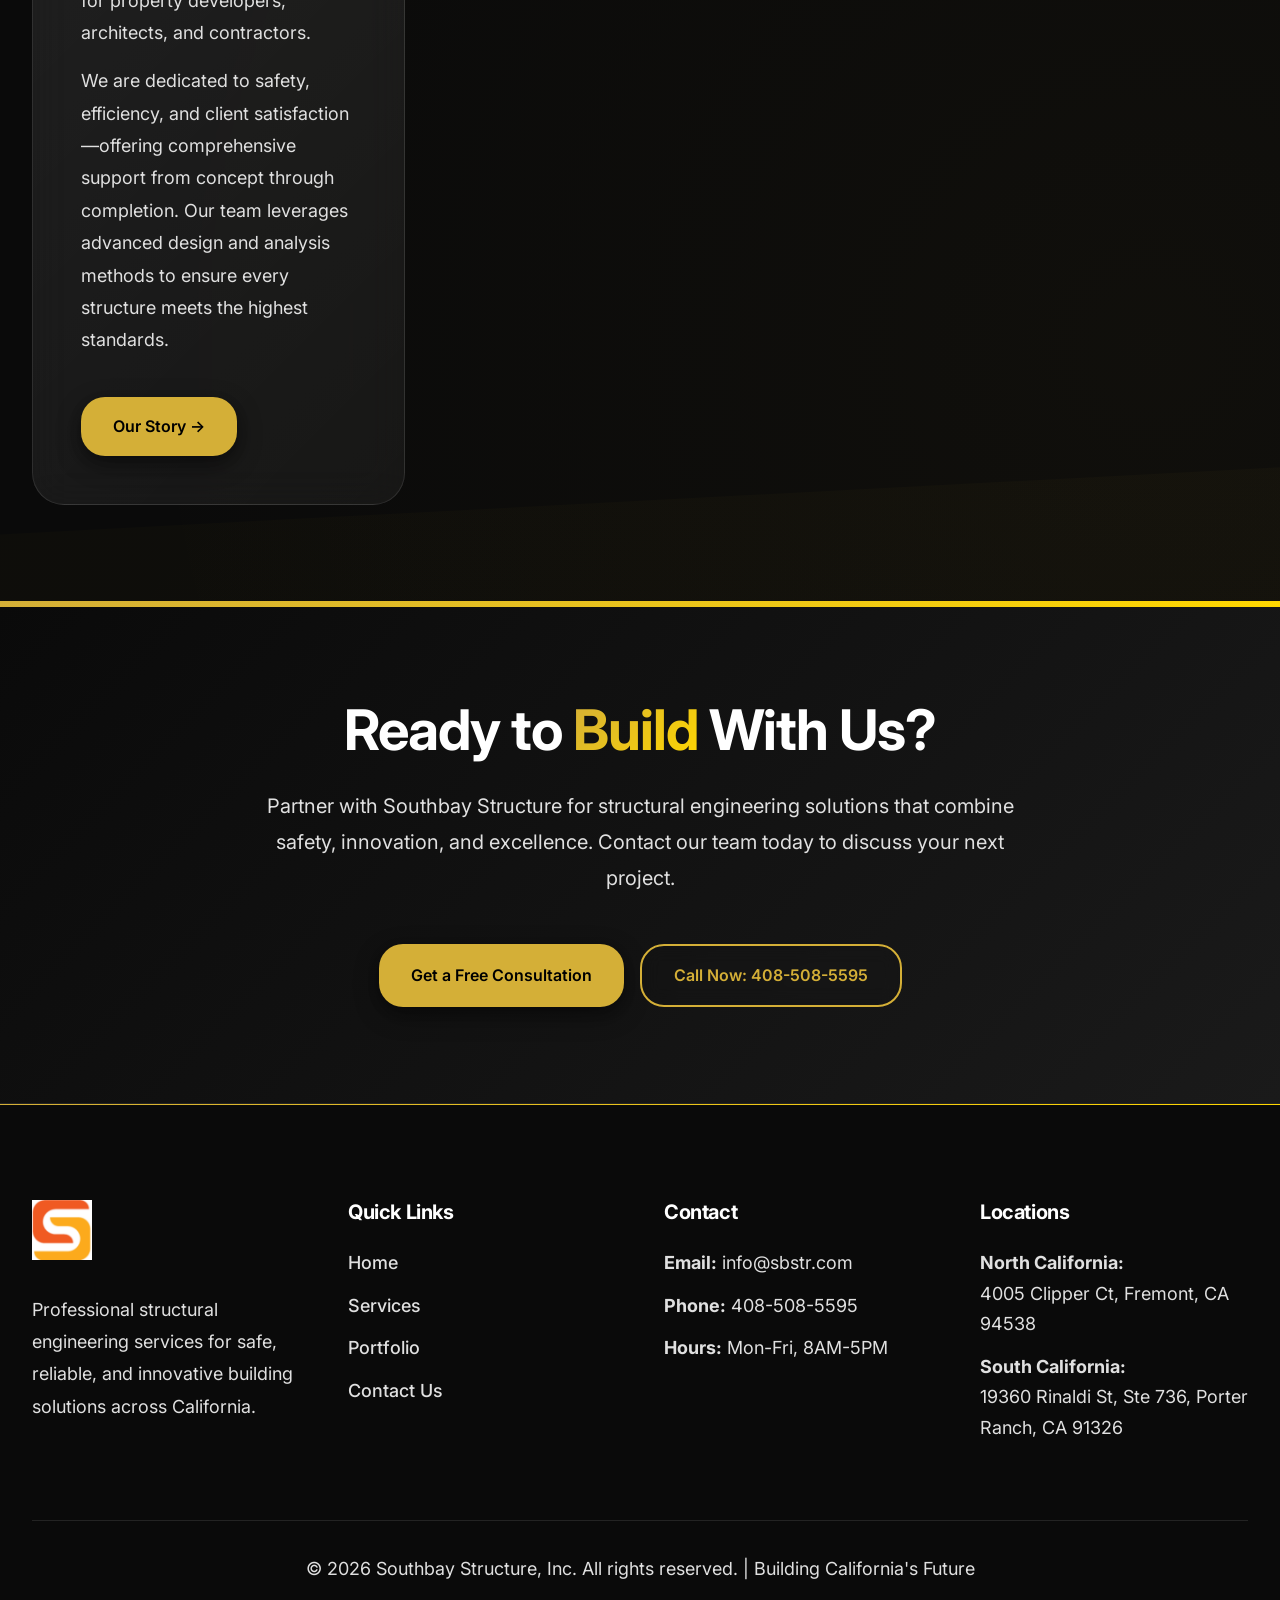
==== commit 2ed85307: "Replace emojis with professional project images from sbstr.com - Downloaded actual project images fr" ====
--- a/docs/index.html
+++ b/docs/index.html
@@ -66,7 +66,7 @@
             <div class="grid-modern">
                 <!-- Large Featured Service -->
                 <div class="card service-card card-large">
-                    <div class="card-icon">🏗️</div>
+                    <div class="card-icon"><img src="assets/images/structural-design.jpg" alt="Structural Design" class="card-icon-image"></div>
                     <h3>Structural Design & Analysis</h3>
                     <p>Comprehensive structural design and analysis for residential and commercial projects, ensuring safety and compliance with all building codes and regulations.</p>
                     <a href="services.html#design" class="btn btn-secondary mt-4">Learn More →</a>
@@ -74,7 +74,7 @@
                 
                 <!-- Regular Service -->
                 <div class="card service-card">
-                    <div class="card-icon">🌋</div>
+                    <div class="card-icon"><img src="assets/images/seismic-engineering.jpg" alt="Seismic Engineering" class="card-icon-image"></div>
                     <h3>Seismic Engineering</h3>
                     <p>Advanced seismic analysis and retrofit solutions to enhance building resilience against earthquakes throughout California.</p>
                     <a href="services.html#seismic" class="btn btn-secondary mt-4">Discover →</a>
@@ -82,7 +82,7 @@
                 
                 <!-- Tall Service -->
                 <div class="card service-card card-tall">
-                    <div class="card-icon">📐</div>
+                    <div class="card-icon"><img src="assets/images/project-consulting.jpg" alt="Project Consulting" class="card-icon-image"></div>
                     <h3>Project Consulting</h3>
                     <p>Expert consulting services from concept through completion, providing guidance and support for successful project delivery.</p>
                     <p>Our team works closely with architects, contractors, and developers to ensure every project meets the highest standards.</p>
@@ -101,7 +101,7 @@
                 <!-- Wide Project -->
                 <div class="card project-card card-wide">
                     <div class="project-image">
-                        <div class="project-image-content">🏢</div>
+                        <img src="assets/images/commercial-tower.jpg" alt="Commercial Tower" class="project-image-img">
                     </div>
                     <div class="project-category">Commercial</div>
                     <h3>San Francisco Office Tower</h3>
@@ -112,7 +112,7 @@
                 <!-- Regular Project -->
                 <div class="card project-card">
                     <div class="project-image">
-                        <div class="project-image-content">🏠</div>
+                        <img src="assets/images/hillside-residence.jpg" alt="Hillside Residence" class="project-image-img">
                     </div>
                     <div class="project-category">Residential</div>
                     <h3>Modern Hillside Residence</h3>
@@ -123,7 +123,7 @@
                 <!-- Regular Project -->
                 <div class="card project-card">
                     <div class="project-image">
-                        <div class="project-image-content">🏫</div>
+                        <img src="assets/images/science-center.jpg" alt="University Science Center" class="project-image-img">
                     </div>
                     <div class="project-category">Institutional</div>
                     <h3>University Science Center</h3>
--- a/docs/css/style.css
+++ b/docs/css/style.css
@@ -732,4 +732,31 @@
     .card {
         padding: var(--space-xl);
     }
-}+}
+/* Card icon images */
+.card-icon img {
+    width: 100%;
+    height: 100%;
+    object-fit: cover;
+    border-radius: var(--radius-lg);
+}
+
+.card-icon-image {
+    width: 100%;
+    height: 100%;
+    object-fit: cover;
+    border-radius: var(--radius-lg);
+}
+
+/* Project image styling */
+.project-image-img {
+    width: 100%;
+    height: 100%;
+    object-fit: cover;
+    border-radius: var(--radius-lg);
+}
+
+/* Remove old project-image-content styling */
+.project-image-content {
+    display: none;
+}
